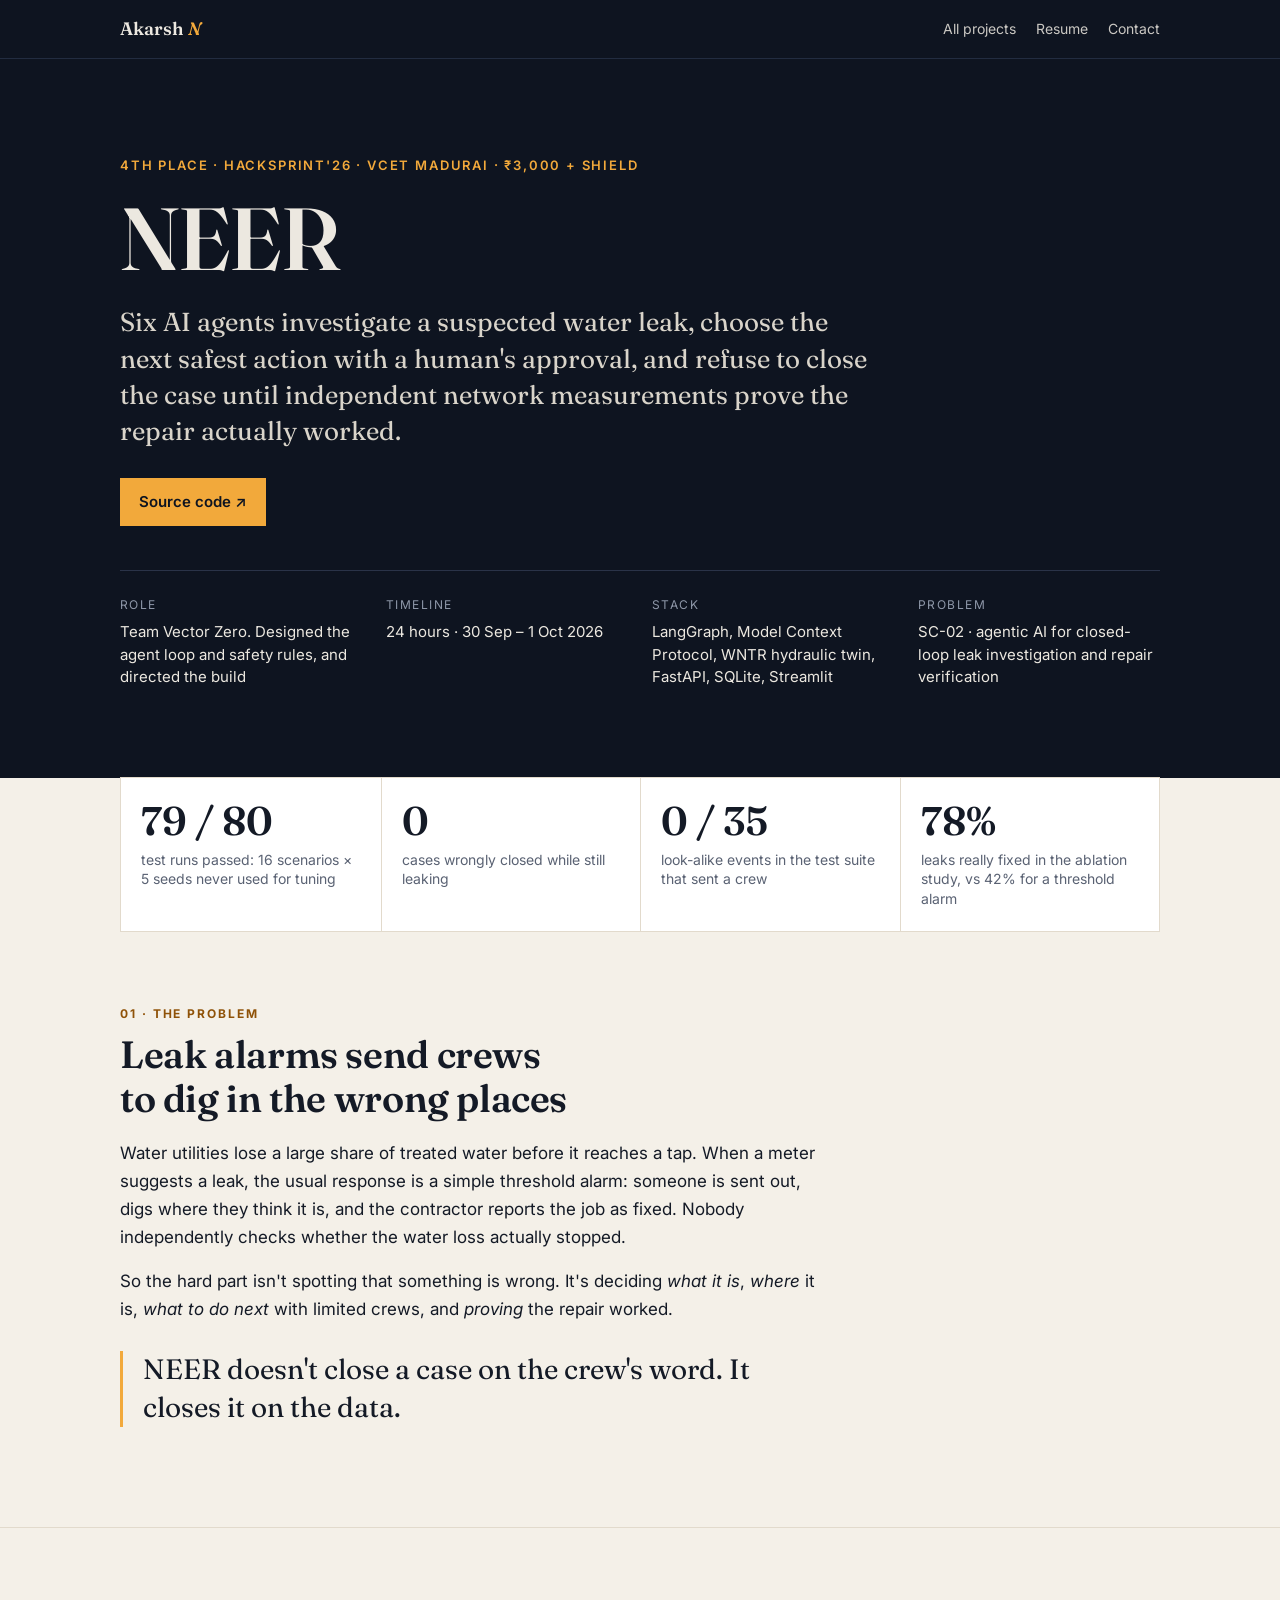
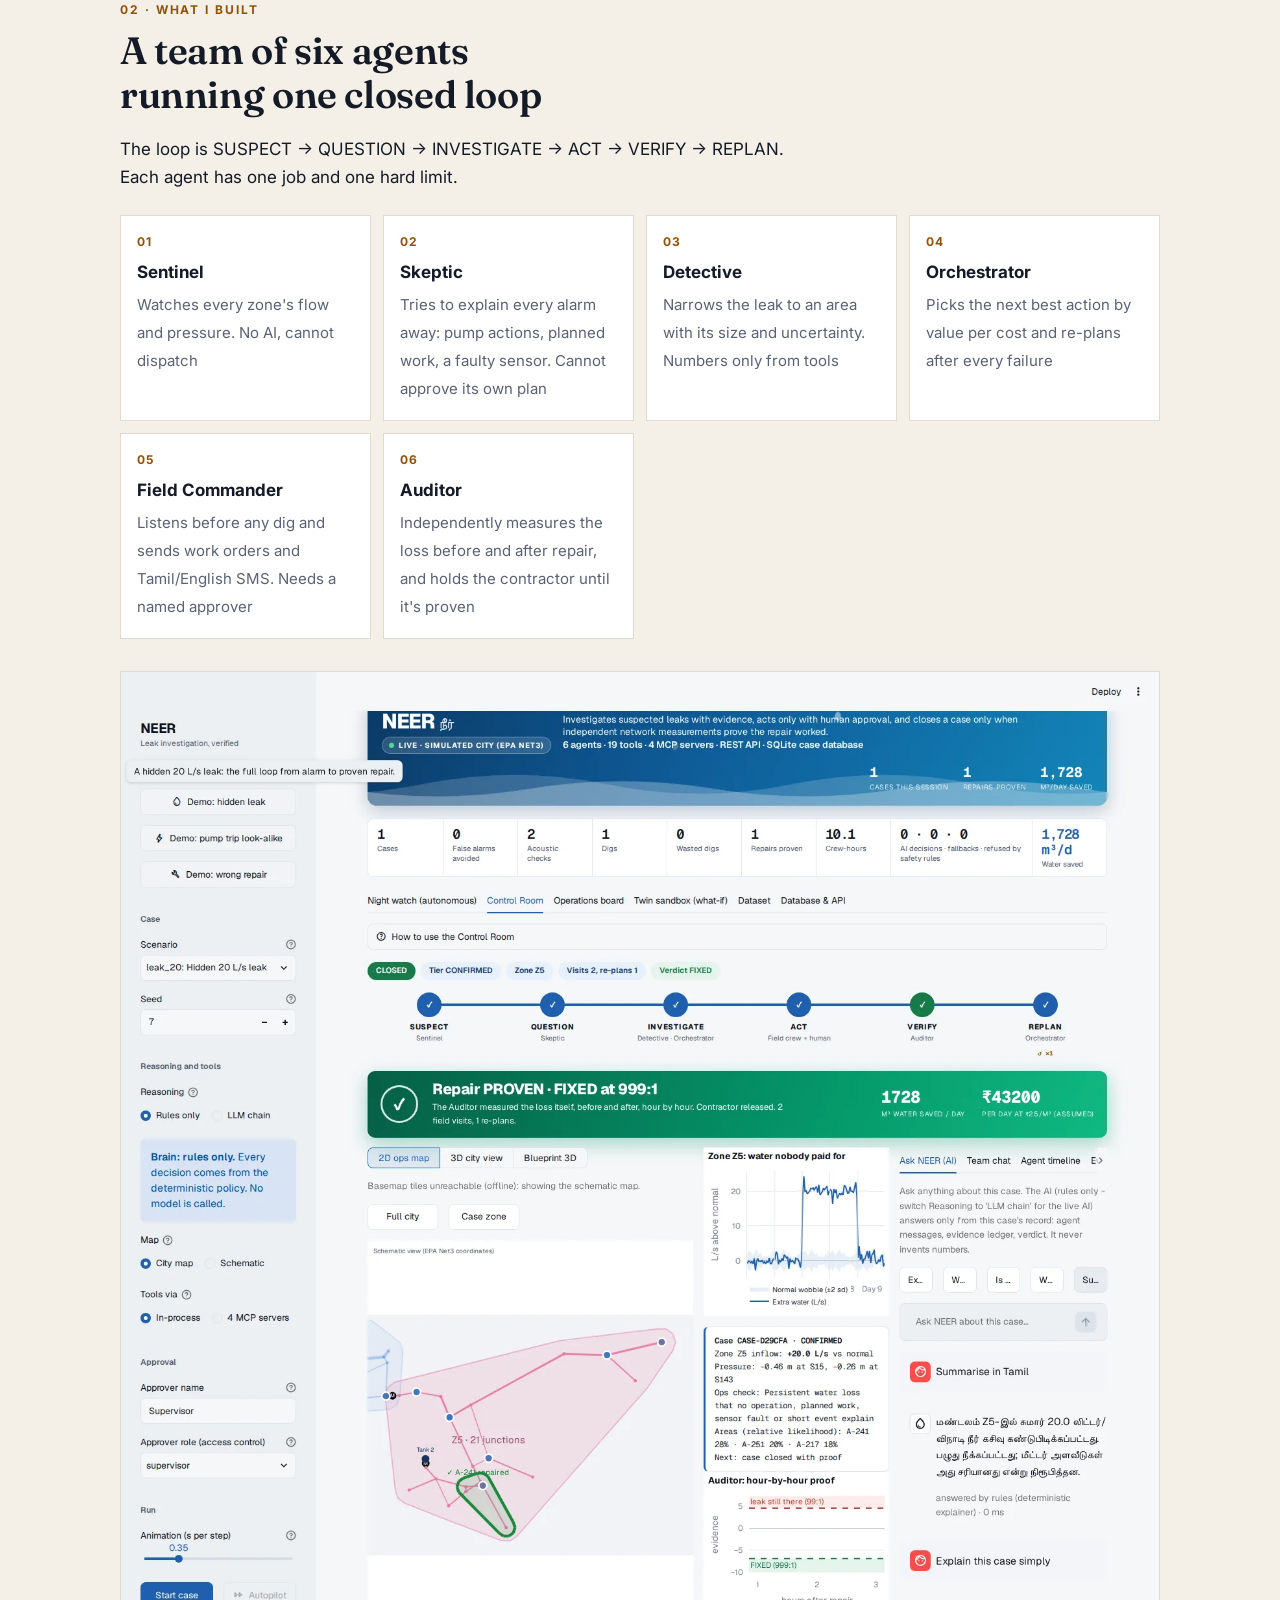
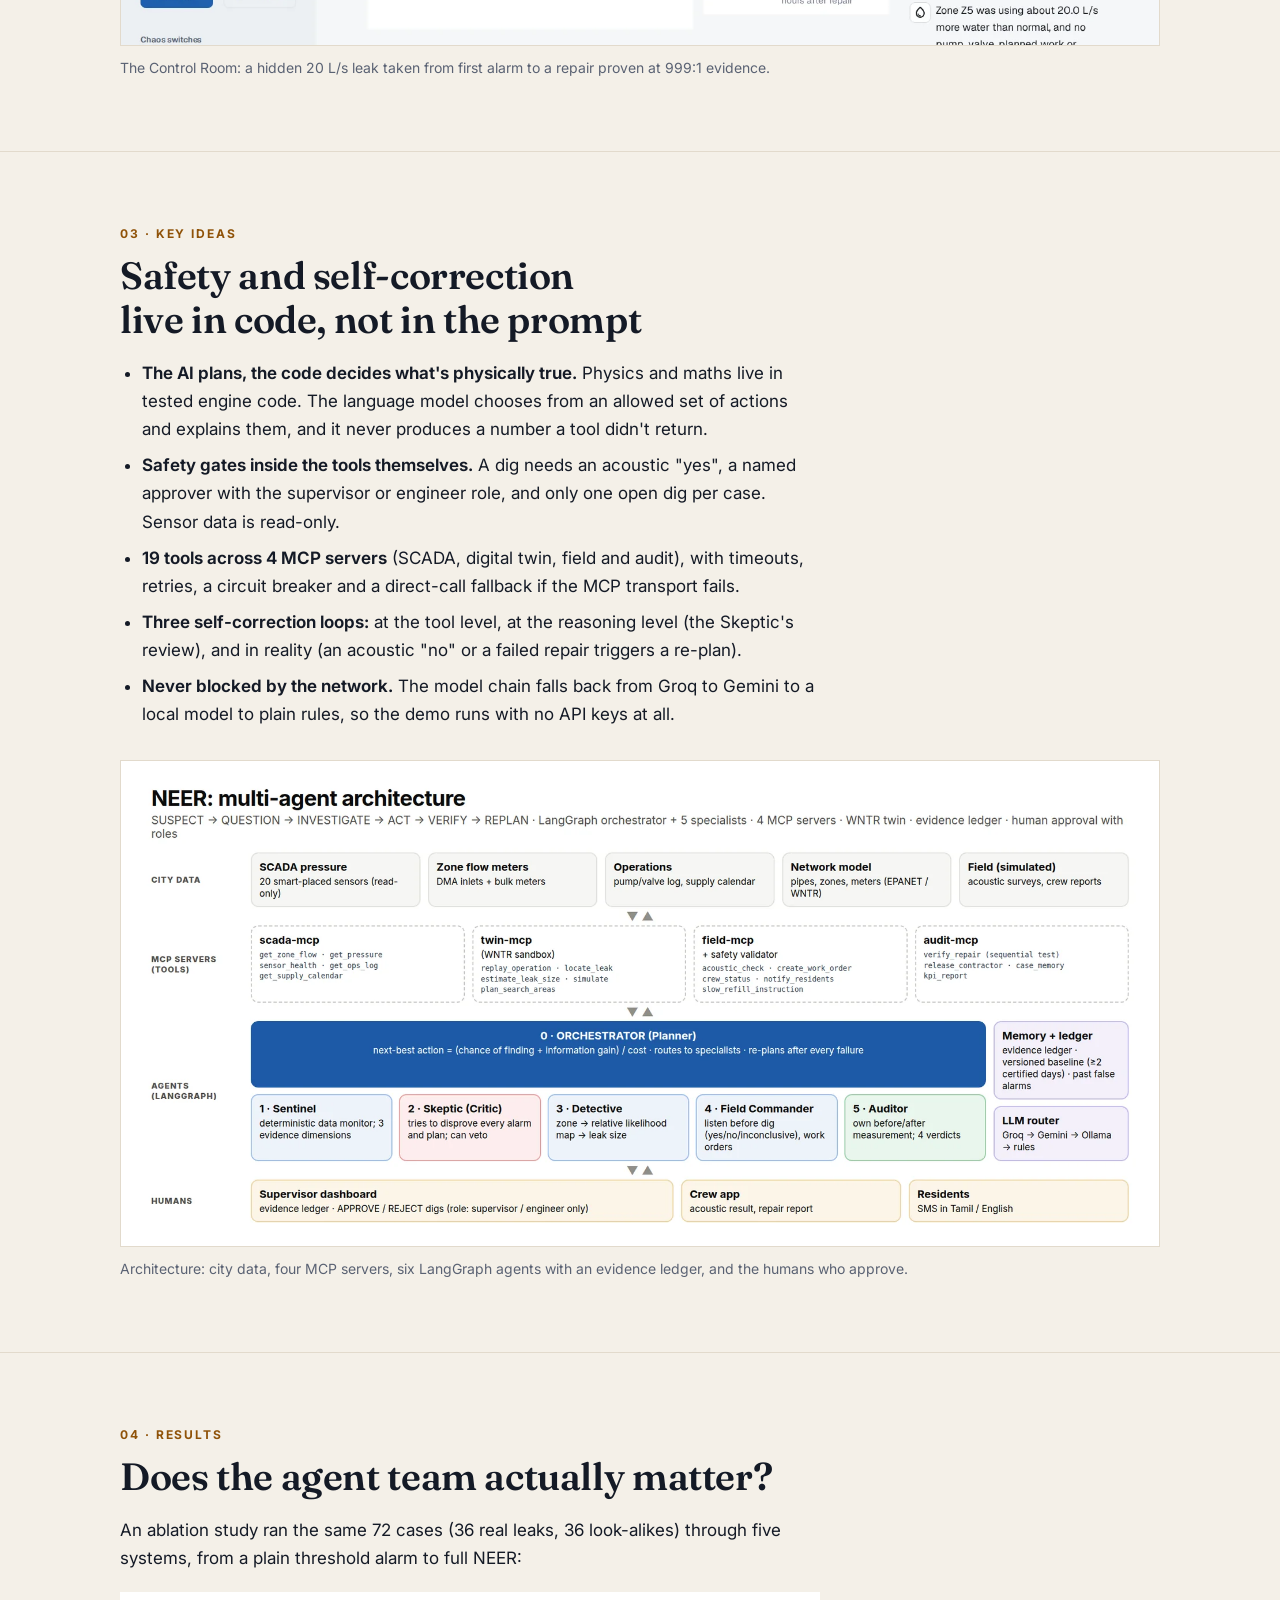
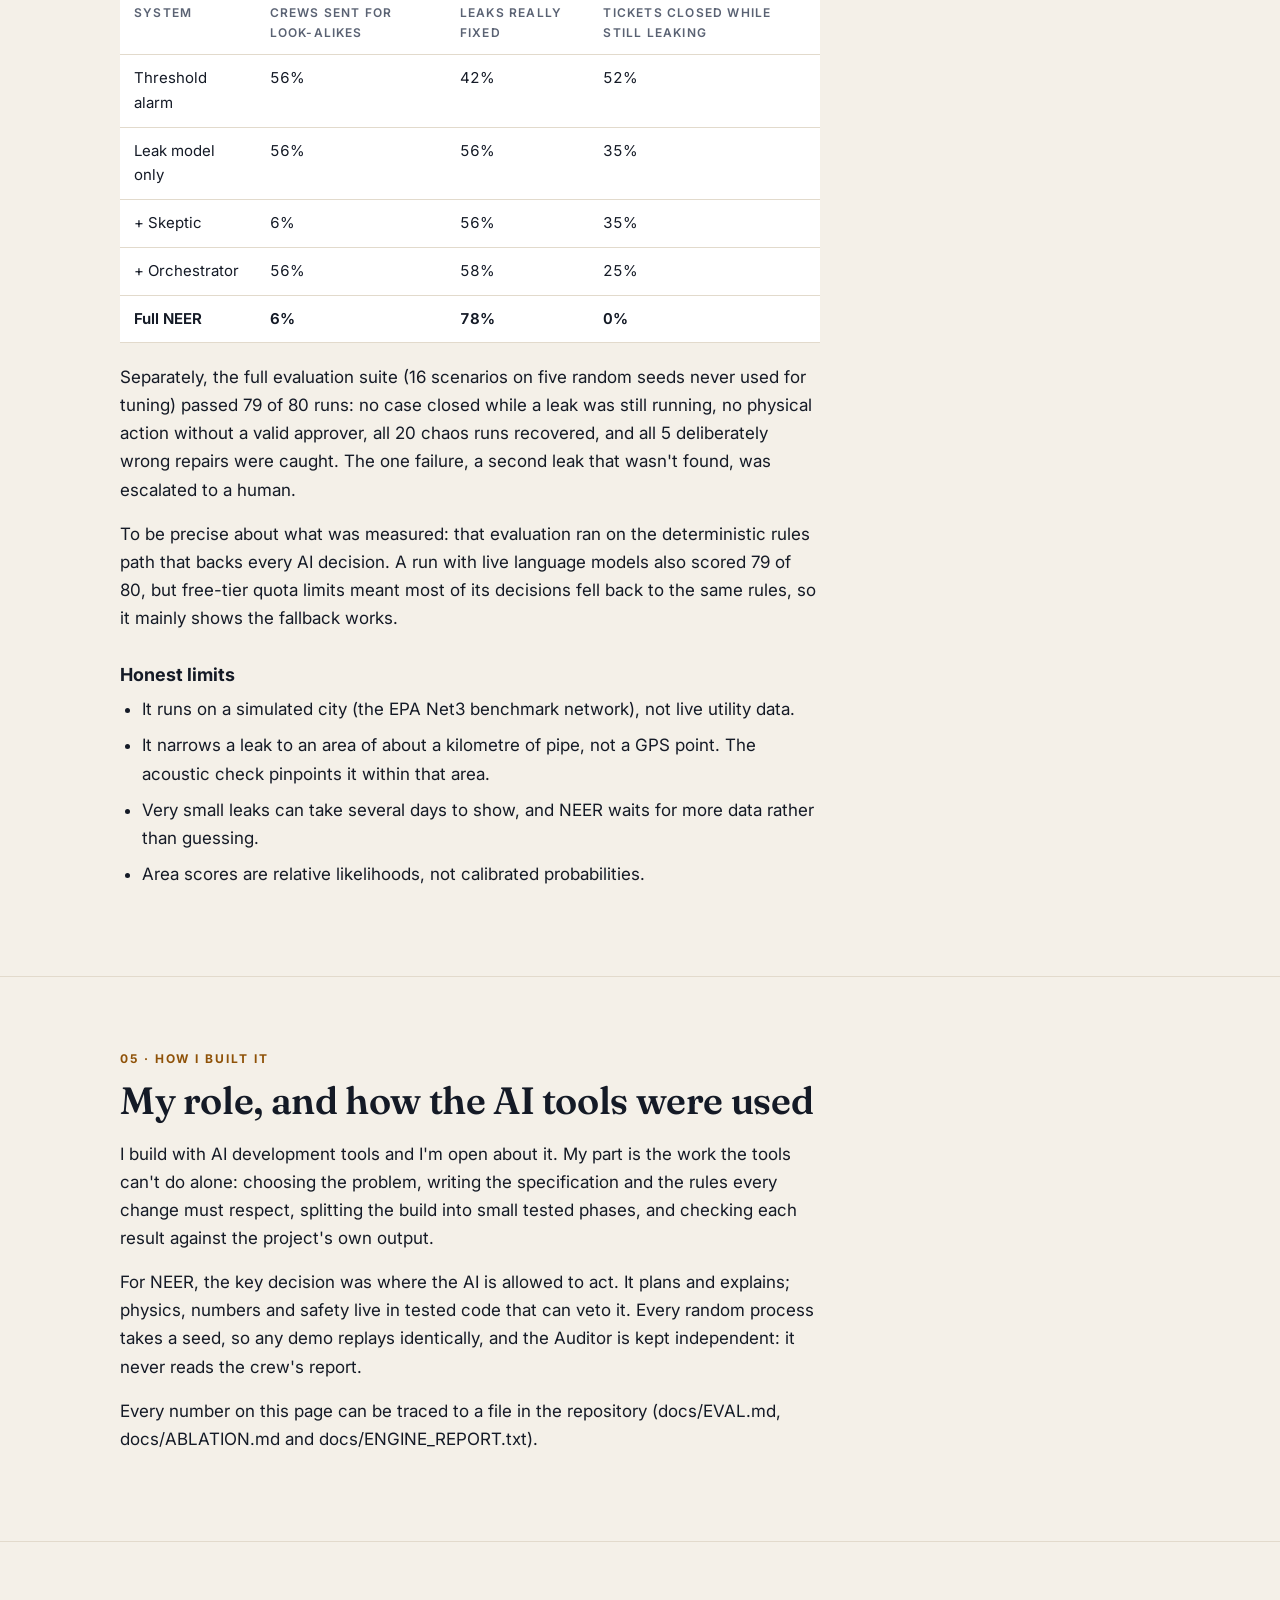
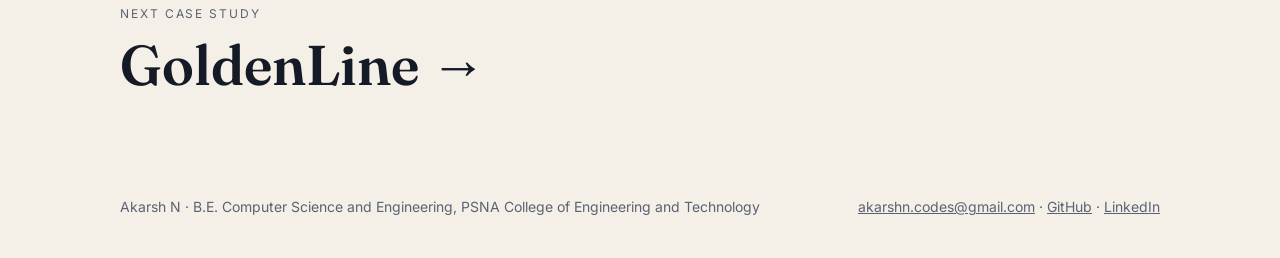
==== neer/index.html @ e9f70de1 "Add project case-study pages; resume v4 linking to them Co-Authored-By: Claude Opus 5.5 <noreply@ant" ====
<!doctype html>
<html lang="en">
<head>
<meta charset="utf-8">
<meta name="viewport" content="width=device-width, initial-scale=1, viewport-fit=cover">
<title>NEER · Akarsh N</title>
<meta name="description" content="NEER: six AI agents that investigate water leaks and refuse to close a case until data proves the repair worked. 4th place at HackSprint'26.">
<meta name="theme-color" content="#0E1420">
<meta property="og:title" content="NEER · case study by Akarsh N">
<meta property="og:description" content="NEER: six AI agents that investigate water leaks and refuse to close a case until data proves the repair worked. 4th place at HackSprint'26.">
<meta property="og:type" content="article">
<meta property="og:url" content="https://akarshncodes.github.io/neer/">
<meta property="og:image" content="https://akarshncodes.github.io/assets/og.png">
<meta name="twitter:card" content="summary_large_image">
<link rel="icon" href="data:image/svg+xml,%3Csvg xmlns='http://www.w3.org/2000/svg' viewBox='0 0 64 64'%3E%3Crect width='64' height='64' rx='16' fill='%230E1420'/%3E%3Ctext x='32' y='44' text-anchor='middle' font-family='Georgia,serif' font-style='italic' font-size='36' fill='%23F2A93B'%3EA%3C/text%3E%3C/svg%3E">
<link rel="preconnect" href="https://fonts.googleapis.com">
<link rel="preconnect" href="https://fonts.gstatic.com" crossorigin>
<link rel="stylesheet" href="https://fonts.googleapis.com/css2?family=Fraunces:ital,opsz,wght@0,9..144,500;0,9..144,600;1,9..144,500&family=Inter:opsz,wght@14..32,400;14..32,500;14..32,600;14..32,700&display=swap">
<link rel="stylesheet" href="../assets/case.css">
</head>
<body>
<header class="bar"><div class="wrap">
  <a class="home" href="../">Akarsh <i>N</i></a>
  <nav><a href="../#work">All projects</a><a href="../resume.pdf">Resume</a><a href="../#contact">Contact</a></nav>
</div></header>
<main>
<div class="hero"><div class="wrap">
  <div class="kick">4th place · HackSprint'26 · VCET Madurai · ₹3,000 + shield</div>
  <h1>NEER</h1>
  <p class="sub">Six AI agents investigate a suspected water leak, choose the next safest action with a human's approval, and refuse to close the case until independent network measurements prove the repair actually worked.</p>
  <div class="links"><a class="btn primary" href="https://github.com/akarshncodes/NEER" target="_blank" rel="noopener">Source code ↗</a></div>
  <dl class="meta"><div><dt>Role</dt><dd>Team Vector Zero. Designed the agent loop and safety rules, and directed the build</dd></div><div><dt>Timeline</dt><dd>24 hours · 30 Sep – 1 Oct 2026</dd></div><div><dt>Stack</dt><dd>LangGraph, Model Context Protocol, WNTR hydraulic twin, FastAPI, SQLite, Streamlit</dd></div><div><dt>Problem</dt><dd>SC-02 · agentic AI for closed-loop leak investigation and repair verification</dd></div></dl>
</div></div>
<div class="wrap"><div class="nums"><div><b>79 / 80</b><span>test runs passed: 16 scenarios × 5 seeds never used for tuning</span></div><div><b>0</b><span>cases wrongly closed while still leaking</span></div><div><b>0 / 35</b><span>look-alike events in the test suite that sent a crew</span></div><div><b>78%</b><span>leaks really fixed in the ablation study, vs 42% for a threshold alarm</span></div></div></div>
<section class="rv"><div class="wrap"><div class="read">
<div class="lab">01 · The problem</div><h2>Leak alarms send crews to dig in the wrong places</h2>
<p>Water utilities lose a large share of treated water before it reaches a tap. When a meter suggests a leak, the usual response is a simple threshold alarm: someone is sent out, digs where they think it is, and the contractor reports the job as fixed. Nobody independently checks whether the water loss actually stopped.</p>
<p>So the hard part isn't spotting that something is wrong. It's deciding <em>what it is</em>, <em>where</em> it is, <em>what to do next</em> with limited crews, and <em>proving</em> the repair worked.</p>
<p class="pull">NEER doesn't close a case on the crew's word. It closes it on the data.</p>
</div></div></section>
<section class="rv"><div class="wrap"><div class="read">
<div class="lab">02 · What I built</div><h2>A team of six agents running one closed loop</h2>
<p>The loop is SUSPECT → QUESTION → INVESTIGATE → ACT → VERIFY → REPLAN. Each agent has one job and one hard limit.</p>
</div><ol class="steps"><li><b>Sentinel</b><span>Watches every zone's flow and pressure. No AI, cannot dispatch</span></li><li><b>Skeptic</b><span>Tries to explain every alarm away: pump actions, planned work, a faulty sensor. Cannot approve its own plan</span></li><li><b>Detective</b><span>Narrows the leak to an area with its size and uncertainty. Numbers only from tools</span></li><li><b>Orchestrator</b><span>Picks the next best action by value per cost and re-plans after every failure</span></li><li><b>Field Commander</b><span>Listens before any dig and sends work orders and Tamil/English SMS. Needs a named approver</span></li><li><b>Auditor</b><span>Independently measures the loss before and after repair, and holds the contractor until it's proven</span></li></ol><figure><img src="../assets/case/neer-control.webp" alt="NEER Control Room dashboard" loading="lazy"><figcaption>The Control Room: a hidden 20 L/s leak taken from first alarm to a repair proven at 999:1 evidence.</figcaption></figure></div></section>
<section class="rv"><div class="wrap"><div class="read">
<div class="lab">03 · Key ideas</div><h2>Safety and self-correction live in code, not in the prompt</h2>
<ul>
<li><strong>The AI plans, the code decides what's physically true.</strong> Physics and maths live in tested engine code. The language model chooses from an allowed set of actions and explains them, and it never produces a number a tool didn't return.</li>
<li><strong>Safety gates inside the tools themselves.</strong> A dig needs an acoustic "yes", a named approver with the supervisor or engineer role, and only one open dig per case. Sensor data is read-only.</li>
<li><strong>19 tools across 4 MCP servers</strong> (SCADA, digital twin, field and audit), with timeouts, retries, a circuit breaker and a direct-call fallback if the MCP transport fails.</li>
<li><strong>Three self-correction loops:</strong> at the tool level, at the reasoning level (the Skeptic's review), and in reality (an acoustic "no" or a failed repair triggers a re-plan).</li>
<li><strong>Never blocked by the network.</strong> The model chain falls back from Groq to Gemini to a local model to plain rules, so the demo runs with no API keys at all.</li>
</ul><figure><img src="../assets/case/neer-arch.webp" alt="NEER multi-agent architecture" loading="lazy"><figcaption>Architecture: city data, four MCP servers, six LangGraph agents with an evidence ledger, and the humans who approve.</figcaption></figure>
</div></div></section>
<section class="rv"><div class="wrap"><div class="read">
<div class="lab">04 · Results</div><h2>Does the agent team actually matter?</h2>
<p>An ablation study ran the same 72 cases (36 real leaks, 36 look-alikes) through five systems, from a plain threshold alarm to full NEER:</p>
<div class="tbl"><table><thead><tr><th>System</th><th>Crews sent for look-alikes</th><th>Leaks really fixed</th><th>Tickets closed while still leaking</th></tr></thead><tbody>
<tr><td>Threshold alarm</td><td class="n">56%</td><td class="n">42%</td><td class="n">52%</td></tr>
<tr><td>Leak model only</td><td class="n">56%</td><td class="n">56%</td><td class="n">35%</td></tr>
<tr><td>+ Skeptic</td><td class="n">6%</td><td class="n">56%</td><td class="n">35%</td></tr>
<tr><td>+ Orchestrator</td><td class="n">56%</td><td class="n">58%</td><td class="n">25%</td></tr>
<tr class="win"><td>Full NEER</td><td class="n">6%</td><td class="n">78%</td><td class="n">0%</td></tr>
</tbody></table></div>
<p>Separately, the full evaluation suite (16 scenarios on five random seeds never used for tuning) passed 79 of 80 runs: no case closed while a leak was still running, no physical action without a valid approver, all 20 chaos runs recovered, and all 5 deliberately wrong repairs were caught. The one failure, a second leak that wasn't found, was escalated to a human.</p>
<p>To be precise about what was measured: that evaluation ran on the deterministic rules path that backs every AI decision. A run with live language models also scored 79 of 80, but free-tier quota limits meant most of its decisions fell back to the same rules, so it mainly shows the fallback works.</p>
<h3>Honest limits</h3>
<ul class="limits"><li>It runs on a simulated city (the EPA Net3 benchmark network), not live utility data.</li>
<li>It narrows a leak to an area of about a kilometre of pipe, not a GPS point. The acoustic check pinpoints it within that area.</li>
<li>Very small leaks can take several days to show, and NEER waits for more data rather than guessing.</li>
<li>Area scores are relative likelihoods, not calibrated probabilities.</li></ul>
</div></div></section>
<section class="rv"><div class="wrap"><div class="read">
<div class="lab">05 · How I built it</div><h2>My role, and how the AI tools were used</h2>
<p>I build with AI development tools and I'm open about it. My part is the work the tools can't do alone: choosing the problem, writing the specification and the rules every change must respect, splitting the build into small tested phases, and checking each result against the project's own output.</p>
<p>For NEER, the key decision was where the AI is allowed to act. It plans and explains; physics, numbers and safety live in tested code that can veto it. Every random process takes a seed, so any demo replays identically, and the Auditor is kept independent: it never reads the crew's report.</p>
<p>Every number on this page can be traced to a file in the repository (docs/EVAL.md, docs/ABLATION.md and docs/ENGINE_REPORT.txt).</p>
</div></div></section>

<section class="next"><div class="wrap"><a href="../goldenline/"><small>Next case study</small><strong>GoldenLine →</strong></a></div></section>
</main>
<footer><div class="wrap"><span>Akarsh N · B.E. Computer Science and Engineering, PSNA College of Engineering and Technology</span>
<span><a href="mailto:akarshn.codes@gmail.com">akarshn.codes@gmail.com</a> · <a href="https://github.com/akarshncodes">GitHub</a> · <a href="https://www.linkedin.com/in/akarshncodes/">LinkedIn</a></span></div></footer>
<script>
(function(){var els=document.querySelectorAll('.rv');if(!('IntersectionObserver'in window)){els.forEach(function(e){e.classList.add('in')});return}
var io=new IntersectionObserver(function(es){es.forEach(function(e){if(e.isIntersecting){e.target.classList.add('in');io.unobserve(e.target)}})},{rootMargin:'0px 0px -8% 0px'});
els.forEach(function(e){io.observe(e)})})();
</script>
</body>
</html>
---- assets/case.css ----
/* Case-study pages: a calm long read on ivory paper, ink header band, one saffron accent.
   Same tokens as the home page so the two feel like one site. */
:root{
  --ink:#0E1420; --ivory:#F4F0E8; --ivory-2:#E7E0D3;
  --bg:#F4F0E8; --surface:#FFFFFF; --line:#E2DACC; --text:#141A26; --muted:#5A6273;
  --accent:#8F5208; --accent-fill:#F2A93B; --good:#1B6B3A;
  --f-serif:"Fraunces",Georgia,"Times New Roman",serif;
  --f-body:"Inter","Segoe UI",system-ui,sans-serif;
  color-scheme:light;
}
@media (prefers-color-scheme:dark){:root:not([data-theme="light"]){
  --bg:#0E1420; --surface:#161E2E; --line:#262F44; --text:#ECE8E0; --muted:#9AA3B2; --accent:#F2A93B; --good:#5FC48A; color-scheme:dark}}
:root[data-theme="dark"]{--bg:#0E1420; --surface:#161E2E; --line:#262F44; --text:#ECE8E0; --muted:#9AA3B2; --accent:#F2A93B; --good:#5FC48A; color-scheme:dark}

*{box-sizing:border-box}
html{-webkit-text-size-adjust:100%;scroll-behavior:smooth}
body{margin:0;background:var(--bg);color:var(--text);font-family:var(--f-body);font-size:17px;line-height:1.65;-webkit-font-smoothing:antialiased}
body::before{content:"";position:fixed;inset:0 0 auto;height:env(safe-area-inset-top,0px);z-index:20;background:var(--ink)}
a{color:inherit}
img{max-width:100%;height:auto;display:block}
.wrap{max-width:1080px;margin:0 auto;padding-left:max(20px,env(safe-area-inset-left,0px));padding-right:max(20px,env(safe-area-inset-right,0px))}
.read{max-width:700px}

/* top bar */
.bar{position:sticky;top:env(safe-area-inset-top,0px);z-index:10;background:var(--ink);color:#ECE8E0;border-bottom:1px solid #222C40}
.bar .wrap{display:flex;align-items:center;justify-content:space-between;gap:16px;padding-block:14px;font-size:14px}
.bar a{text-decoration:none;opacity:.85}
.bar a:hover{opacity:1}
.bar .home{font-family:var(--f-serif);font-size:18px;font-weight:600;opacity:1}
.bar .home i{color:#F2A93B;font-style:italic}
.bar nav{display:flex;gap:20px;flex-wrap:wrap}

/* hero */
.hero{background:var(--ink);color:#ECE8E0;padding-block:clamp(48px,8vw,96px) clamp(40px,6vw,72px)}
.kick{font-size:13px;letter-spacing:.14em;text-transform:uppercase;color:#F2A93B;font-weight:600}
h1{font-family:var(--f-serif);font-weight:600;font-size:clamp(44px,8vw,88px);line-height:1;letter-spacing:-.02em;margin:18px 0 0;text-wrap:balance}
.sub{font-family:var(--f-serif);font-size:clamp(20px,2.4vw,26px);line-height:1.4;max-width:760px;margin:22px 0 0;color:#D9D4CA;text-wrap:pretty}
.meta{display:grid;grid-template-columns:repeat(4,minmax(0,1fr));gap:24px;margin-top:44px;padding-top:24px;border-top:1px solid #2A3348}
.meta dt{font-size:12px;letter-spacing:.12em;text-transform:uppercase;color:#8E97A8;margin-bottom:6px}
.meta dd{margin:0;font-size:15px;line-height:1.5;color:#ECE8E0}
.meta a{color:#F2A93B;text-underline-offset:3px}
@media (max-width:760px){.meta{grid-template-columns:1fr 1fr}}
@media (max-width:420px){.meta{grid-template-columns:1fr}}

/* numbers */
.nums{display:grid;grid-template-columns:repeat(4,minmax(0,1fr));border:1px solid var(--line);background:var(--surface);margin-top:-1px}
.nums div{padding:22px 20px;border-left:1px solid var(--line)}
.nums div:first-child{border-left:0}
.nums b{display:block;font-family:var(--f-serif);font-weight:600;font-size:clamp(28px,3.4vw,40px);line-height:1.05;font-variant-numeric:tabular-nums}
.nums span{display:block;margin-top:8px;font-size:14px;line-height:1.4;color:var(--muted)}
@media (max-width:760px){.nums{grid-template-columns:1fr 1fr}.nums div:nth-child(3){border-left:0}.nums div:nth-child(n+3){border-top:1px solid var(--line)}}

/* sections */
section{padding-block:clamp(44px,6vw,72px);border-bottom:1px solid var(--line)}
.lab{font-size:12px;letter-spacing:.16em;text-transform:uppercase;color:var(--accent);font-weight:700}
h2{font-family:var(--f-serif);font-weight:600;font-size:clamp(28px,3.6vw,38px);line-height:1.15;letter-spacing:-.01em;margin:10px 0 18px;text-wrap:balance}
h3{font-size:18px;margin:28px 0 6px}
p{margin:0 0 16px}
.read ul,.read ol{padding-left:22px;margin:0 0 16px}
.read li{margin-bottom:8px}
strong{font-weight:650}
.pull{font-family:var(--f-serif);font-size:clamp(22px,2.6vw,28px);line-height:1.35;border-left:3px solid var(--accent-fill);padding-left:20px;margin:28px 0}

/* steps */
.steps{list-style:none;padding:0;margin:24px 0 0;display:grid;grid-template-columns:repeat(auto-fit,minmax(200px,1fr));gap:12px;counter-reset:s}
.steps li{background:var(--surface);border:1px solid var(--line);padding:16px 16px 18px;counter-increment:s;margin:0}
.steps li::before{content:counter(s,decimal-leading-zero);display:block;font-size:12px;letter-spacing:.12em;color:var(--accent);font-weight:700;margin-bottom:6px}
.steps b{display:block;margin-bottom:4px}
.steps span{font-size:15px;color:var(--muted);line-height:1.5}

/* figure */
figure{margin:32px 0 0}
.read figure{width:min(1040px,calc(100vw - 40px))}
figure img{border:1px solid var(--line);background:#fff}
figcaption{font-size:14px;color:var(--muted);margin-top:10px}

/* tables */
.tbl{overflow-x:auto;margin:20px 0}
table{border-collapse:collapse;width:100%;min-width:520px;font-size:15px;background:var(--surface)}
th,td{text-align:left;padding:11px 14px;border-bottom:1px solid var(--line);vertical-align:top}
th{font-size:12px;letter-spacing:.1em;text-transform:uppercase;color:var(--muted);font-weight:600}
tr.win td{font-weight:650}
td.n{font-variant-numeric:tabular-nums;white-space:nowrap}

/* two-column notes */
.cols{display:grid;grid-template-columns:repeat(2,minmax(0,1fr));gap:20px;margin-top:20px}
.card{background:var(--surface);border:1px solid var(--line);padding:20px 22px}
.card h3{margin-top:0}
.card p:last-child{margin:0}
@media (max-width:760px){.cols{grid-template-columns:1fr}}

.limits li{color:var(--text)}
.links{display:flex;gap:12px;flex-wrap:wrap;margin-top:28px}
.btn{display:inline-block;padding:11px 18px;border:1px solid currentColor;text-decoration:none;font-size:15px;font-weight:600}
.btn.primary{background:var(--accent-fill);border-color:var(--accent-fill);color:#0E1420}
.hero .btn{color:#ECE8E0}
.hero .btn.primary{color:#0E1420}

/* next */
.next{padding-block:56px 72px;border-bottom:0}
.next a{display:block;text-decoration:none}
.next small{font-size:12px;letter-spacing:.16em;text-transform:uppercase;color:var(--muted)}
.next strong{display:block;font-family:var(--f-serif);font-weight:600;font-size:clamp(32px,5vw,56px);line-height:1.1;margin-top:8px}
.next a:hover strong{color:var(--accent)}
footer{padding-block:28px 40px;font-size:14px;color:var(--muted)}
footer .wrap{display:flex;justify-content:space-between;gap:16px;flex-wrap:wrap}

.rv{opacity:0;transform:translateY(16px);transition:opacity .7s cubic-bezier(.16,1,.3,1),transform .7s cubic-bezier(.16,1,.3,1)}
.rv.in{opacity:1;transform:none}
@media (prefers-reduced-motion:reduce){.rv{opacity:1;transform:none;transition:none}}
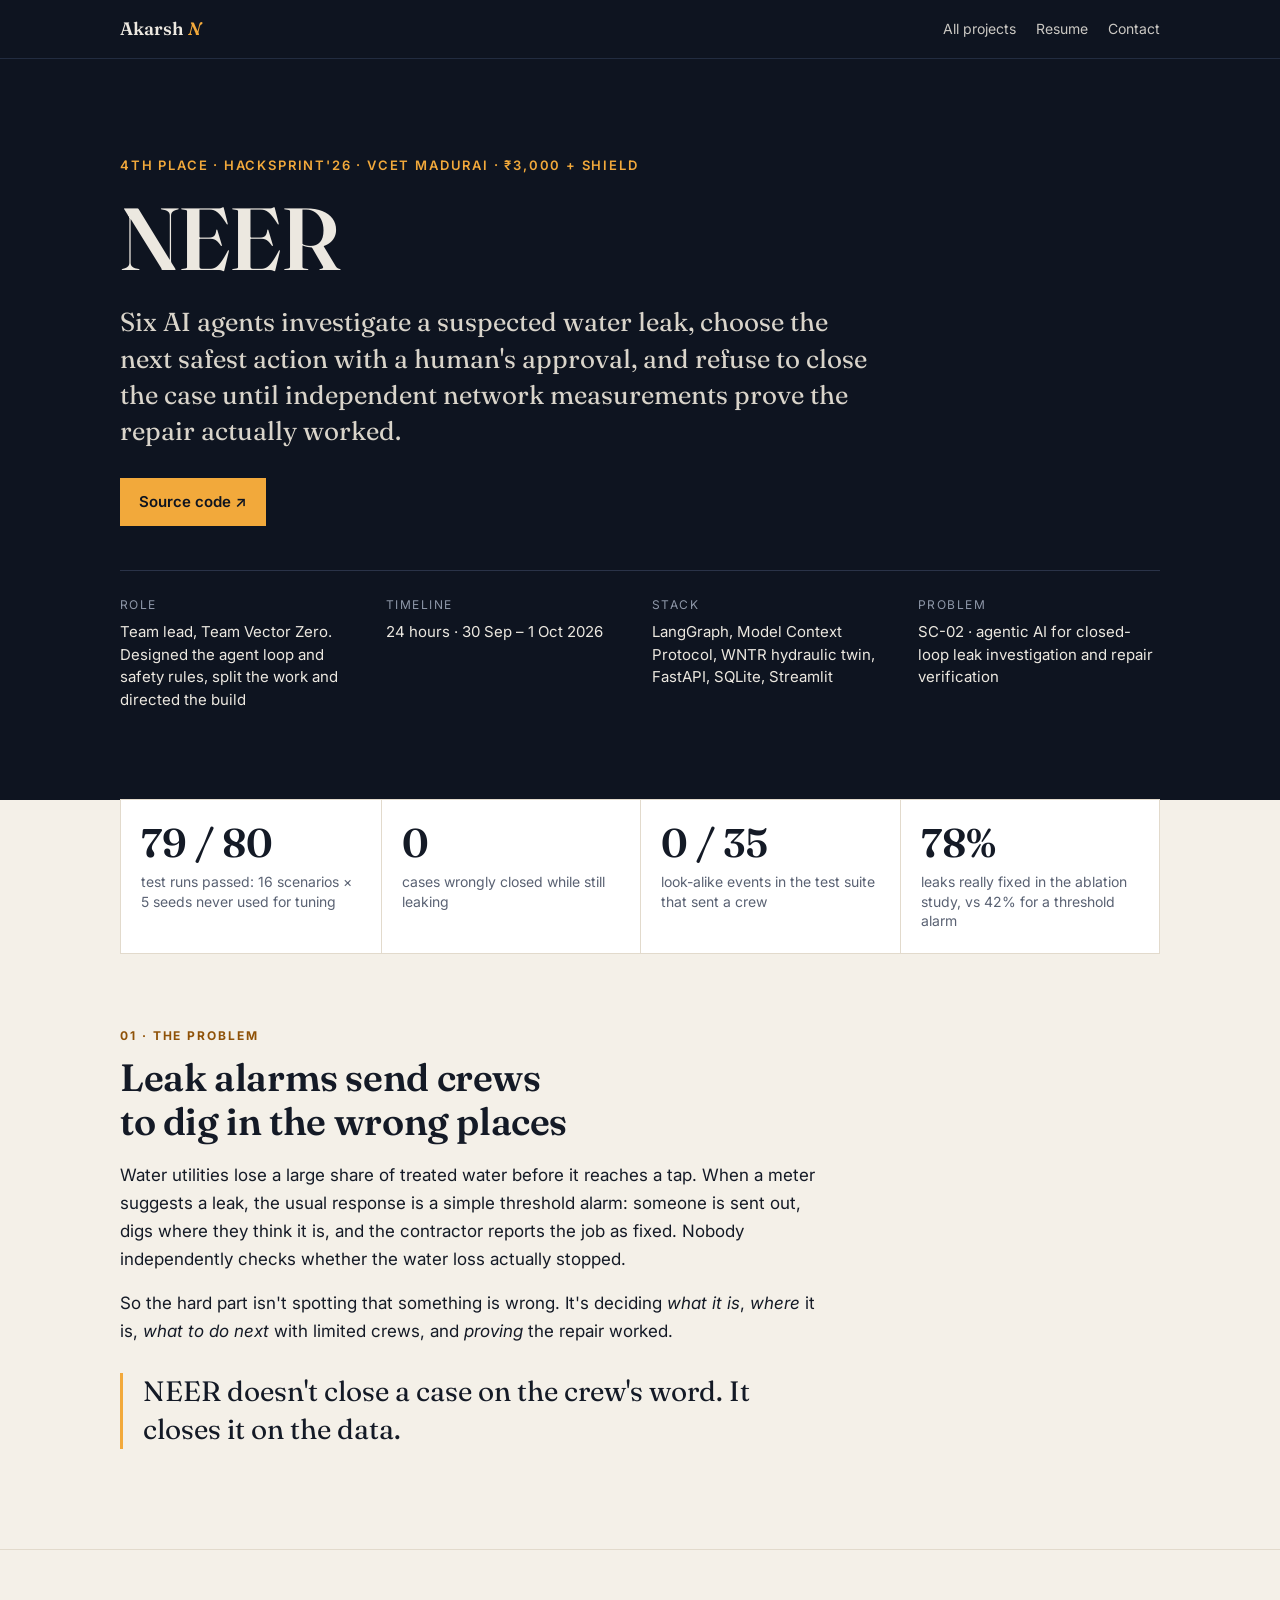
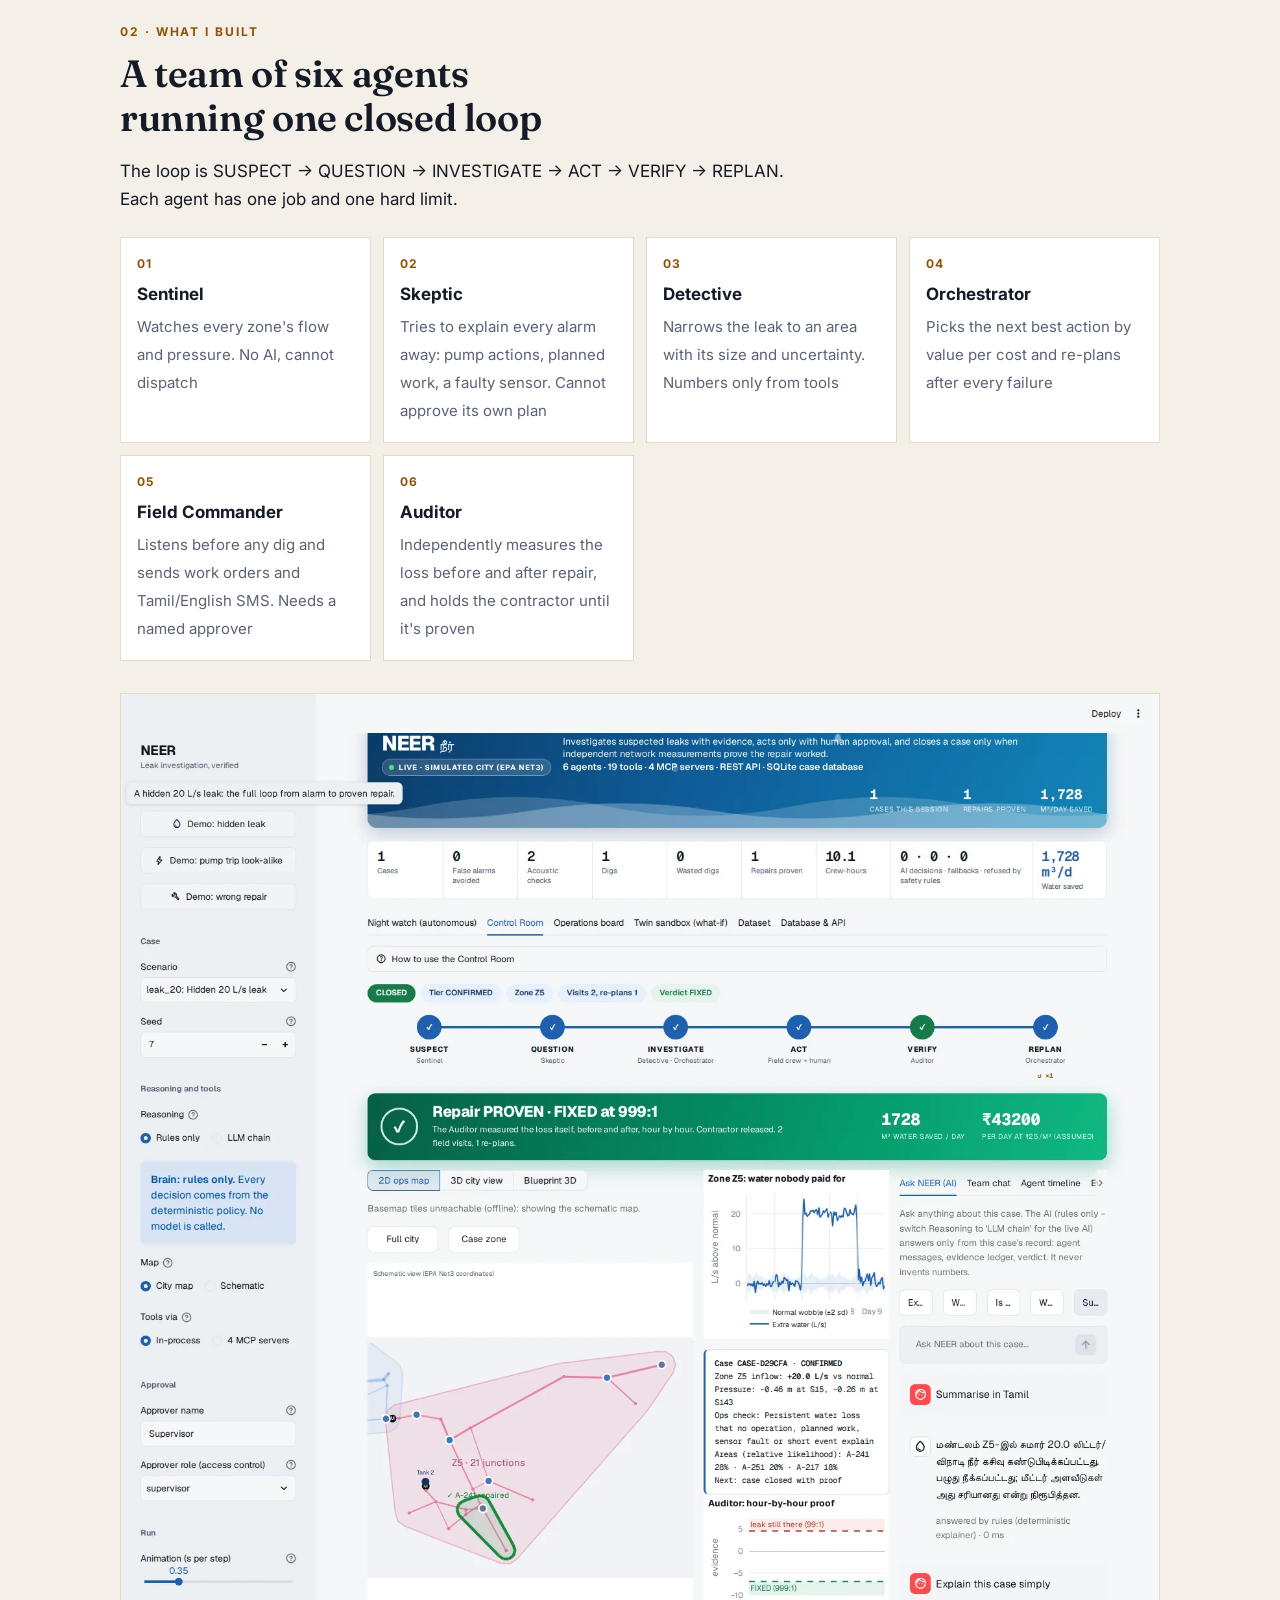
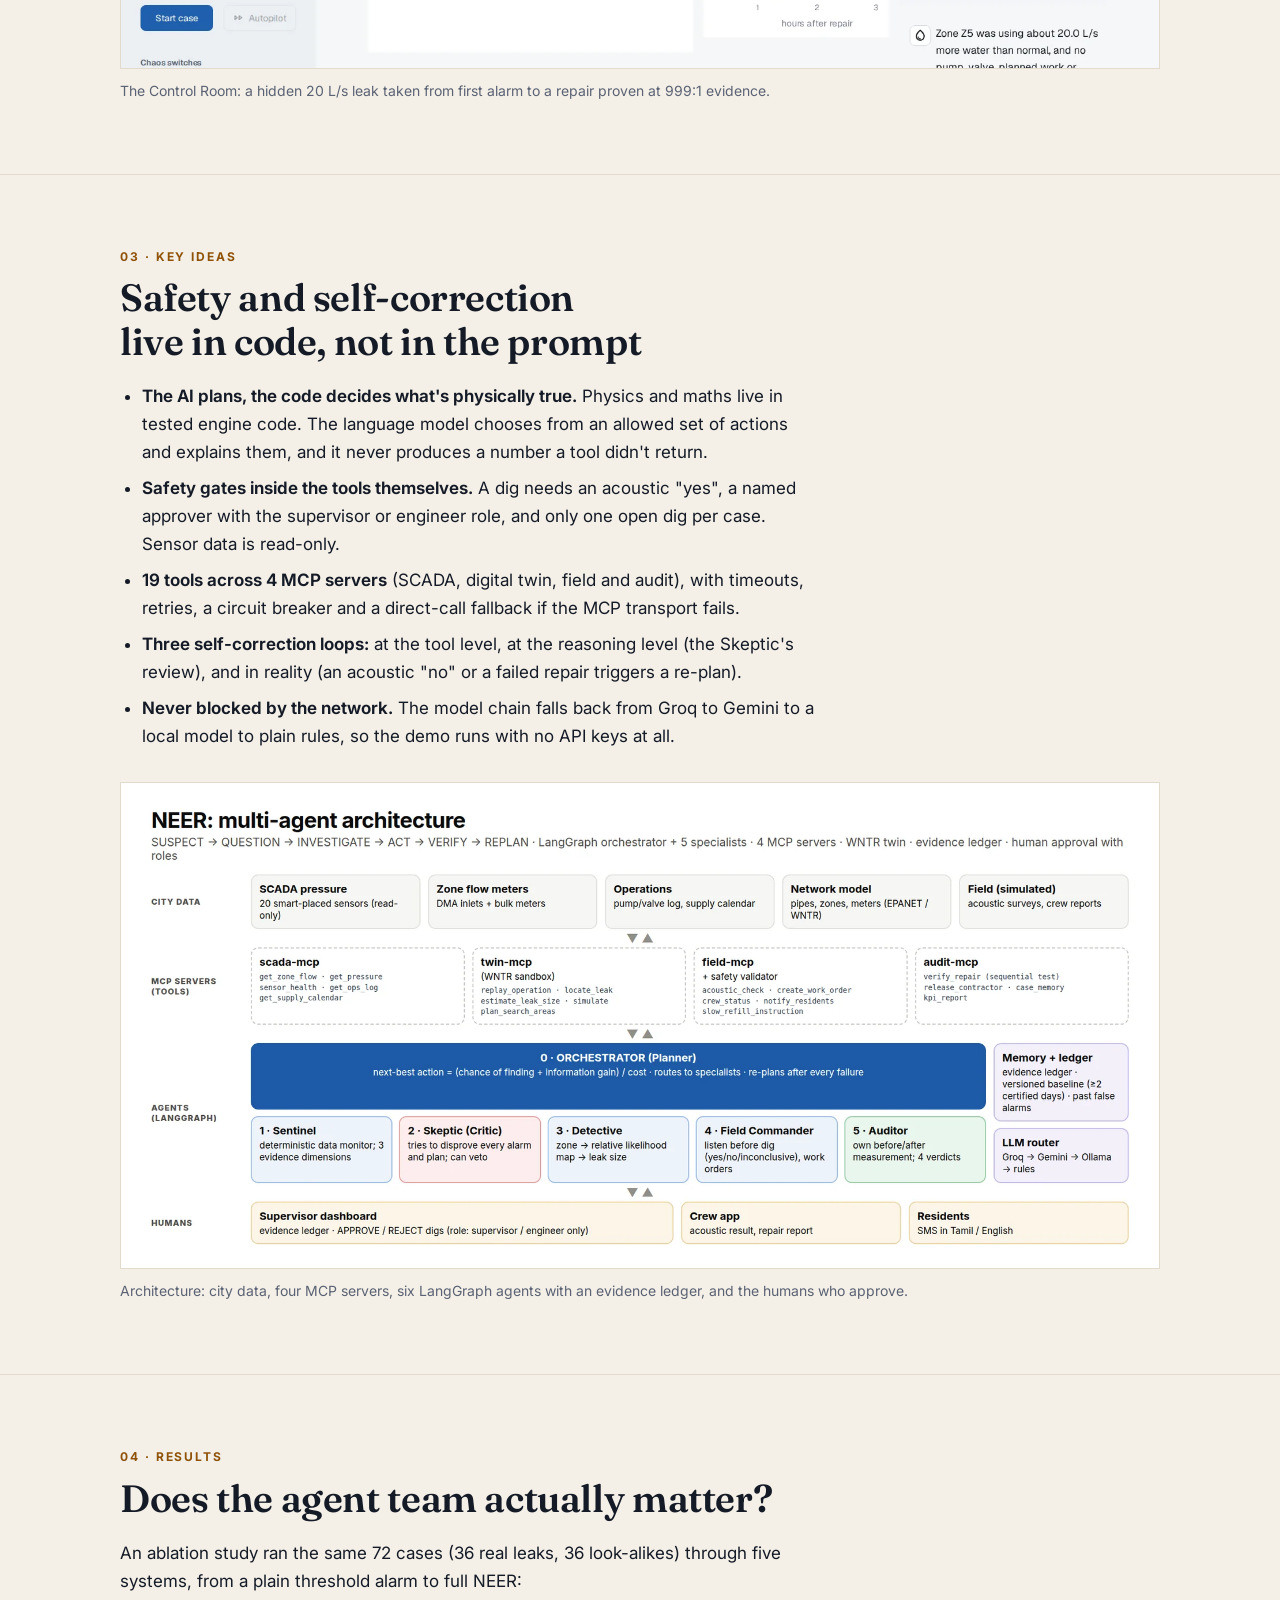
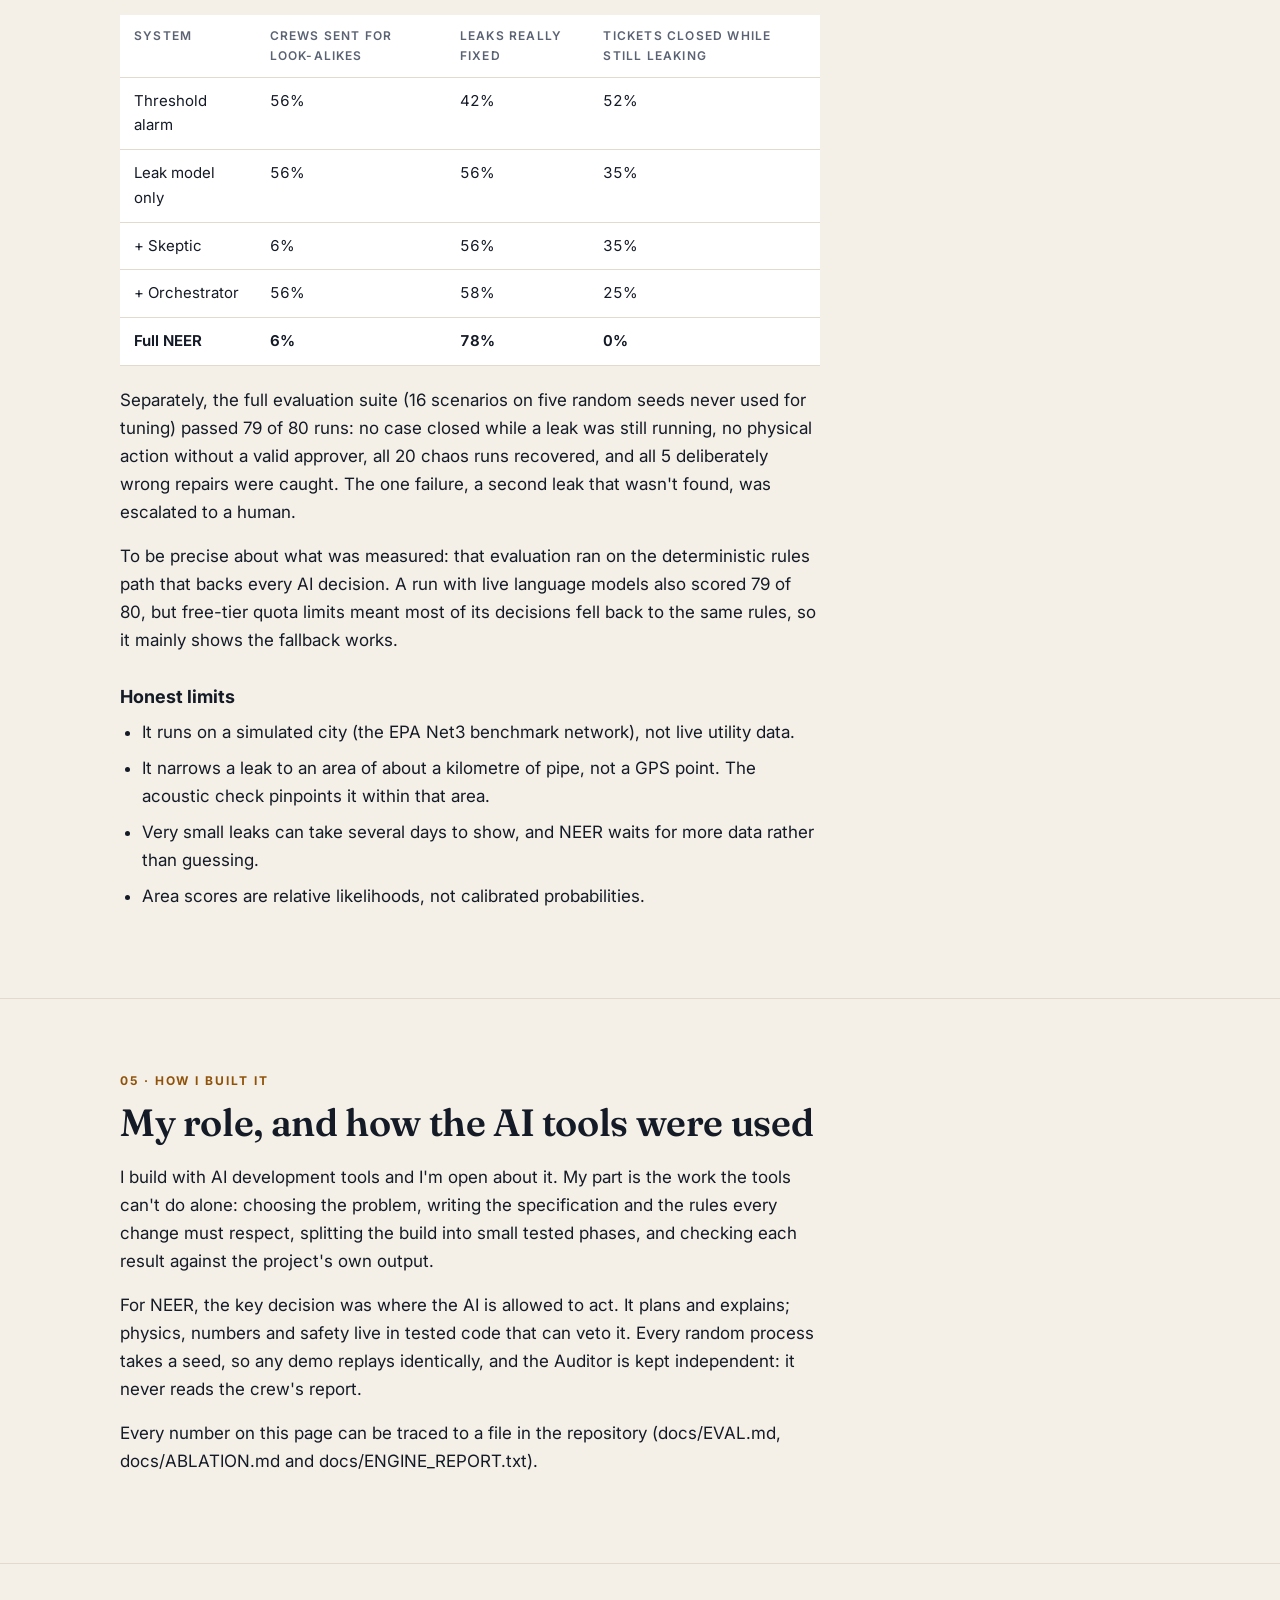
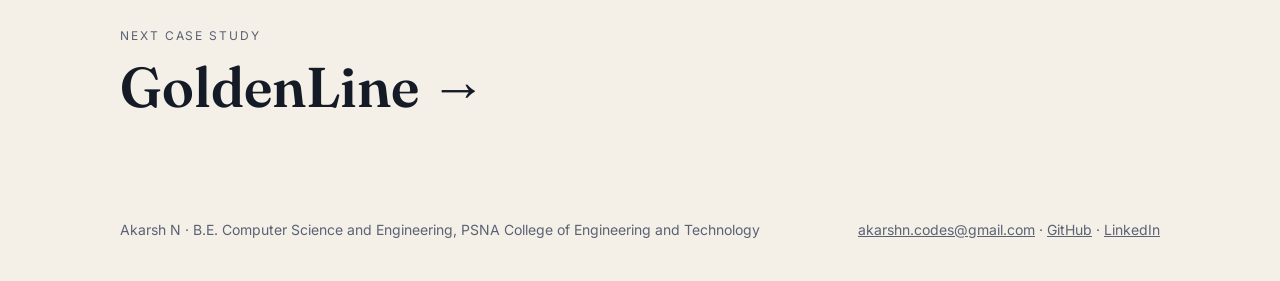
==== commit fb54c273: "Resume: about paragraph, leadership on every project, national-level hackathons Co-Authored-By: Clau" ====
--- a/neer/index.html
+++ b/neer/index.html
@@ -29,7 +29,7 @@
   <h1>NEER</h1>
   <p class="sub">Six AI agents investigate a suspected water leak, choose the next safest action with a human's approval, and refuse to close the case until independent network measurements prove the repair actually worked.</p>
   <div class="links"><a class="btn primary" href="https://github.com/akarshncodes/NEER" target="_blank" rel="noopener">Source code ↗</a></div>
-  <dl class="meta"><div><dt>Role</dt><dd>Team Vector Zero. Designed the agent loop and safety rules, and directed the build</dd></div><div><dt>Timeline</dt><dd>24 hours · 30 Sep – 1 Oct 2026</dd></div><div><dt>Stack</dt><dd>LangGraph, Model Context Protocol, WNTR hydraulic twin, FastAPI, SQLite, Streamlit</dd></div><div><dt>Problem</dt><dd>SC-02 · agentic AI for closed-loop leak investigation and repair verification</dd></div></dl>
+  <dl class="meta"><div><dt>Role</dt><dd>Team lead, Team Vector Zero. Designed the agent loop and safety rules, split the work and directed the build</dd></div><div><dt>Timeline</dt><dd>24 hours · 30 Sep – 1 Oct 2026</dd></div><div><dt>Stack</dt><dd>LangGraph, Model Context Protocol, WNTR hydraulic twin, FastAPI, SQLite, Streamlit</dd></div><div><dt>Problem</dt><dd>SC-02 · agentic AI for closed-loop leak investigation and repair verification</dd></div></dl>
 </div></div>
 <div class="wrap"><div class="nums"><div><b>79 / 80</b><span>test runs passed: 16 scenarios × 5 seeds never used for tuning</span></div><div><b>0</b><span>cases wrongly closed while still leaking</span></div><div><b>0 / 35</b><span>look-alike events in the test suite that sent a crew</span></div><div><b>78%</b><span>leaks really fixed in the ablation study, vs 42% for a threshold alarm</span></div></div></div>
 <section class="rv"><div class="wrap"><div class="read">
